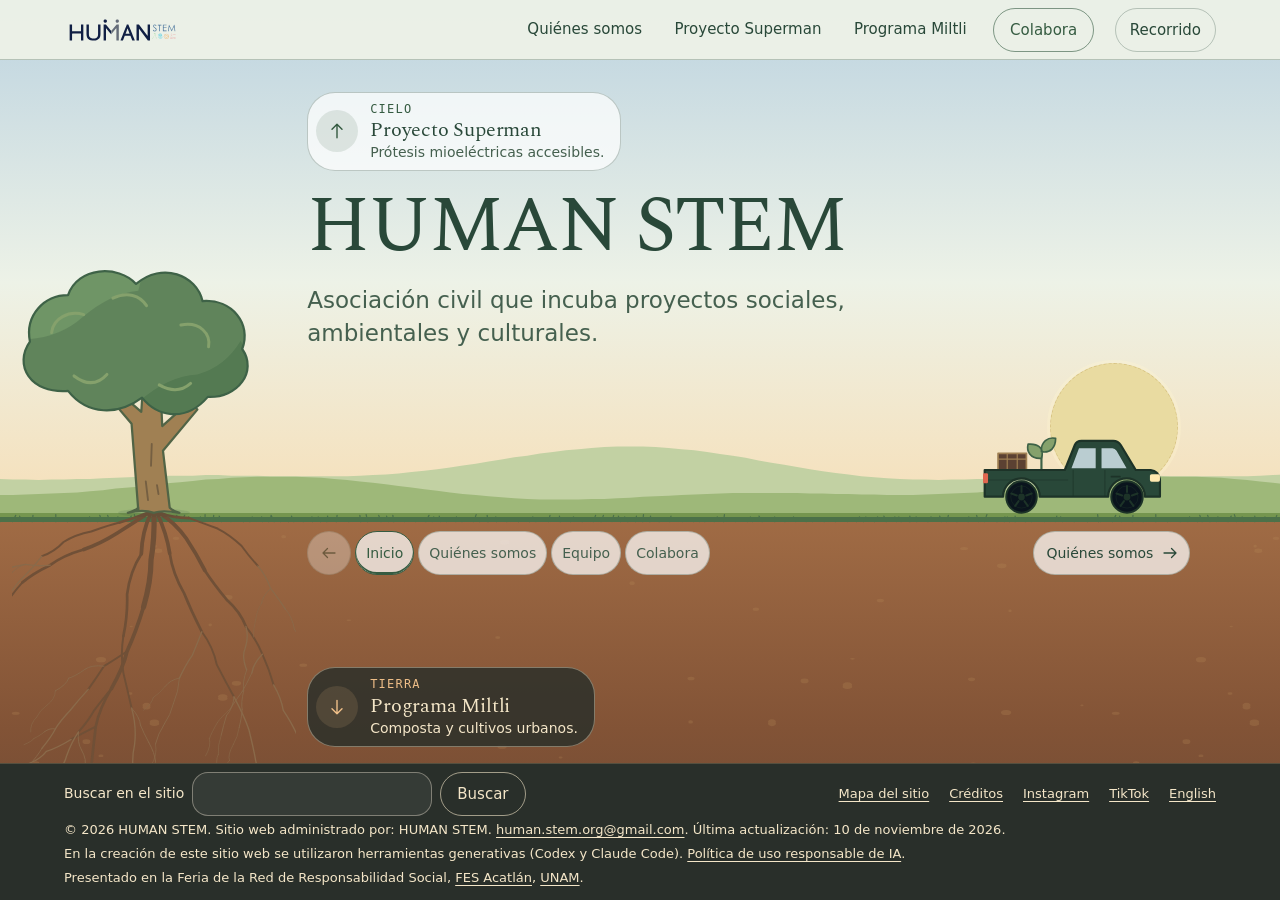
==== index.html @ c07d7c1f "Agrega el sitio de HUMAN STEM para la feria" ====
<!DOCTYPE html>
<html lang="es-MX">
<head>
  <meta charset="UTF-8">
  <meta name="viewport" content="width=device-width, initial-scale=1">
  <title>HUMAN STEM — Ciencia y tecnología con impacto social</title>
  <meta name="description" content="HUMAN STEM es una asociación civil que incuba proyectos sociales, ambientales y culturales con perspectiva científica y tecnológica: Proyecto Superman y Programa Miltli.">
  <meta name="keywords" content="HUMAN STEM, asociación civil, incubadora de proyectos, Proyecto Superman, Programa Miltli, prótesis mioeléctrica, composta, ciencia, tecnología, impacto social">
  <meta name="theme-color" content="#edf2e7">
  <meta property="og:type" content="website">
  <meta property="og:site_name" content="HUMAN STEM">
  <meta property="og:locale" content="es_MX">
  <meta property="og:title" content="HUMAN STEM — Ciencia y tecnología con impacto social">
  <meta property="og:description" content="Una asociación civil que incuba proyectos sociales, ambientales y culturales con perspectiva científica y tecnológica.">
  <meta property="og:url" content="https://human-stem-feria-2026.laexrana.chatgpt.site/">
  <meta property="og:image" content="https://human-stem-feria-2026.laexrana.chatgpt.site/assets/og/human-stem.png">
  <meta property="og:image:width" content="1200">
  <meta property="og:image:height" content="630">
  <meta property="og:image:alt" content="Logotipo de HUMAN STEM">
  <meta name="twitter:card" content="summary_large_image">
  <link rel="alternate" hreflang="en" href="en/index.html">
  <link rel="alternate" hreflang="es-MX" href="index.html">
  <link rel="icon" href="assets/human-stem-isotipo.svg" type="image/svg+xml">
  <link rel="preload" href="assets/fonts/spectral/spectral-latin-400-normal.woff2" as="font" type="font/woff2" crossorigin>
  <link rel="stylesheet" href="comun.css">
  <link rel="stylesheet" href="horizonte.css">
  <link rel="prefetch" href="superman.html">
  <link rel="prefetch" href="miltli.html">
  <script type="speculationrules">
    {"prerender": [{"source": "list", "urls": ["superman.html", "miltli.html"], "eagerness": "moderate"}]}
  </script>
  <script src="js/planos.js"></script>
</head>
<body data-plano="horizonte" class="portada">
  <a class="salto" href="#contenido">Saltar al contenido principal</a>
  <div class="capa-cielo" aria-hidden="true"></div>

  <header class="cabecera">
    <a class="marca" href="index.html"><img src="assets/human-stem-logo.svg" alt="HUMAN STEM, inicio" width="1494" height="383"></a>
    <nav class="menu" aria-label="Navegación principal">
      <button class="menu__boton" type="button" aria-expanded="false" aria-controls="menu-lista">Menú</button>
      <ul class="menu__lista" id="menu-lista">
        <li><a href="index.html#quienes-somos">Quiénes somos</a></li>
        <li><a href="superman.html">Proyecto Superman</a></li>
        <li><a href="miltli.html">Programa Miltli</a></li>
        <li><a class="menu__cta" href="index.html#colabora">Colabora</a></li>
      </ul>
    </nav>
  </header>

  <main class="escena escena--inicio" id="contenido" tabindex="-1">
    <div class="escena__sierra capa-sierra" aria-hidden="true"></div>
    <div class="capa-suelo" aria-hidden="true"></div>

    <div class="escena__contenido capa-contenido">
      <div class="recorrido" id="recorrido">
        <div class="mundo">
          <div class="mundo__suelo" aria-hidden="true"></div>
          <div class="mundo__flora" aria-hidden="true">
            <img class="mundo__arbol capa-arbol" fetchpriority="high" src="assets/escena/arbol.svg" alt="" width="380" height="1000">
            <img class="mundo__brote" loading="lazy" decoding="async" src="assets/escena/brote.svg" alt="" width="120" height="200">
          </div>

          <section class="parada parada--inicio" id="inicio" aria-labelledby="titulo-inicio">
            <a class="rumbo rumbo--cielo" href="superman.html">
              <svg class="rumbo__flecha" viewBox="0 0 24 24" aria-hidden="true"><path d="M12 20V4m-6 6 6-6 6 6"/></svg>
              <span class="rumbo__texto">
                <span class="rotulo">Cielo</span>
                <strong>Proyecto Superman</strong>
                <span class="rumbo__que">Prótesis mioeléctricas accesibles.</span>
              </span>
            </a>

            <h1 id="titulo-inicio">HUMAN STEM</h1>
            <p class="parada__entrada">Asociación civil que incuba proyectos sociales, ambientales y culturales.</p>

            <a class="rumbo rumbo--tierra rumbo--en-suelo" href="miltli.html">
              <svg class="rumbo__flecha" viewBox="0 0 24 24" aria-hidden="true"><path d="M12 4v16m-6-6 6 6 6-6"/></svg>
              <span class="rumbo__texto">
                <span class="rotulo">Tierra</span>
                <strong>Programa Miltli</strong>
                <span class="rumbo__que">Composta y cultivos urbanos.</span>
              </span>
            </a>
          </section>

          <section class="parada" id="quienes-somos" aria-labelledby="titulo-quienes">
            <h2 id="titulo-quienes">Quiénes somos</h2>
            <p class="parada__entrada">HUMAN STEM es una asociación civil, laica, apartidista y sin fines de lucro. Incubamos proyectos sociales, ambientales y culturales; hoy trabajamos con <a href="superman.html">Proyecto Superman</a> y <a href="miltli.html">Programa Miltli</a>.</p>
            <div class="identidad" id="mision-vision">
              <p id="mision"><span class="rotulo">Misión</span>Poner el conocimiento científico y tecnológico al servicio de la comunidad, afrontando desafíos ambientales, sociales y culturales.</p>
              <p id="vision"><span class="rotulo">Visión</span>Desarrollar soluciones sostenibles a largo plazo con alto impacto en el país y sus comunidades.</p>
            </div>
          </section>

          <section class="parada" id="equipo" aria-labelledby="titulo-equipo">
            <h2 id="titulo-equipo">Equipo</h2>
            <div class="pareja">
              <article class="persona" aria-labelledby="persona-inaki">
                <p class="rotulo">Fundador de HUMAN STEM</p>
                <h3 id="persona-inaki">Iñaki Moreno</h3>
                <details>
                  <summary>Trayectoria</summary>
                  <p>Graduado de la carrera de Física y Matemáticas. Desde hace más de siete años se formó y participó en proyectos a través de <a href="https://www.selider.net/" rel="external noopener">SELIDER</a>.</p>
                  <h4>Aprendizaje central</h4>
                  <blockquote>El asistencialismo nace de intenciones nobles y cambia vidas, pero no resuelve los problemas de una sociedad: los insumos se acaban, los apoyos puntuales son finitos, hay problemas imposibles de resolver en un día e incluso puede causar efectos negativos en la comunidad que pretende beneficiar.</blockquote>
                </details>
              </article>
              <article class="persona" aria-labelledby="persona-jair">
                <p class="rotulo">Director de Proyecto Superman</p>
                <h3 id="persona-jair">Jair Álvarez</h3>
                <p><a href="superman.html">Proyecto Superman</a></p>
              </article>
            </div>
          </section>

          <section class="parada" id="colabora" aria-labelledby="titulo-colabora">
            <h2 id="titulo-colabora">Colabora</h2>
            <p class="parada__entrada">Escríbenos y te responderemos con los datos necesarios.</p>
            <p><a class="boton boton--lleno" href="mailto:human.stem.org@gmail.com">human.stem.org@gmail.com</a></p>
            <a class="rumbo rumbo--en-suelo" href="https://docs.google.com/forms/d/e/1FAIpQLSdmvbMqbXGZNnqHmvJsmeIXrOZvumeHosot576Vju7E-lCg2A/viewform?usp=send_form" rel="external noopener">
              <svg class="rumbo__flecha" viewBox="0 0 24 24" aria-hidden="true"><path d="M7 17 17 7M9 7h8v8"/></svg>
              <span class="rumbo__texto">
                <strong>Formulario de reclutamiento</strong>
                <span class="rumbo__que">Convocatoria de septiembre de 2026. Confirma su vigencia por correo.</span>
              </span>
            </a>
          </section>
        </div>
      </div>

      <div class="camioneta" aria-hidden="true">
        <img class="camioneta__caja" src="assets/escena/camioneta.svg" alt="" width="260" height="120">
        <img class="camioneta__rueda camioneta__rueda--trasera" src="assets/escena/rueda.svg" alt="" width="40" height="40">
        <img class="camioneta__rueda camioneta__rueda--delantera" src="assets/escena/rueda.svg" alt="" width="40" height="40">
      </div>

      <nav class="paradas" aria-label="Secciones de HUMAN STEM">
        <button class="paradas__paso" type="button" data-paso="-1" aria-label="Sección anterior" hidden>
          <svg viewBox="0 0 24 24" aria-hidden="true"><path d="M20 12H4m6 6-6-6 6-6"/></svg>
        </button>
        <ol>
          <li><a href="#inicio" aria-current="true"><span>Inicio</span></a></li>
          <li><a href="#quienes-somos"><span>Quiénes somos</span></a></li>
          <li><a href="#equipo"><span>Equipo</span></a></li>
          <li><a href="#colabora"><span>Colabora</span></a></li>
        </ol>
        <button class="paradas__paso paradas__paso--sigue" type="button" data-paso="1" data-sigue="Sección siguiente: " data-vuelve="Volver a: " hidden>
          <span class="paradas__destino">Quiénes somos</span>
          <svg viewBox="0 0 24 24" aria-hidden="true"><path d="M4 12h16m-6-6 6 6-6 6"/></svg>
        </button>
      </nav>
    </div>
  </main>

  <footer class="pie">
    <div class="pie__fila">
      <form class="buscador" action="mapa-del-sitio.html" method="get" role="search">
        <label for="buscar">Buscar en el sitio</label>
        <input id="buscar" name="q" type="search" autocomplete="off">
        <button type="submit">Buscar</button>
      </form>
      <nav aria-label="Enlaces del pie">
        <ul class="pie__enlaces">
          <li><a href="mapa-del-sitio.html">Mapa del sitio</a></li>
          <li><a href="creditos.html">Créditos</a></li>
          <li><a href="https://www.instagram.com/humanstem/" rel="external noopener">Instagram</a></li>
          <li><a href="https://www.tiktok.com/@humanstem" rel="external noopener">TikTok</a></li>
          <li><a href="en/index.html" lang="en" hreflang="en">English</a></li>
        </ul>
      </nav>
    </div>
    <p>© 2026 HUMAN STEM. Sitio web administrado por: HUMAN STEM. <a href="mailto:human.stem.org@gmail.com">human.stem.org@gmail.com</a>. Última actualización: <time datetime="2026-11-10">10 de noviembre de 2026</time>.</p>
    <p>En la creación de este sitio web se utilizaron herramientas generativas (Codex y Claude Code). <a href="uso-responsable-ia.html">Política de uso responsable de IA</a>.</p>
    <p class="pie__feria">Presentado en la Feria de la Red de Responsabilidad Social, <a href="https://www.acatlan.unam.mx/" rel="external noopener">FES Acatlán</a>, <a href="https://www.unam.mx/" rel="external noopener">UNAM</a>.</p>
  </footer>

  <script src="js/horizonte.js" defer></script>
  <script src="js/tour.js" defer></script>
</body>
</html>
---- comun.css ----
/* HUMAN STEM · tipografía, componentes y paisaje compartidos. */

@font-face {
  font-family: Spectral;
  src: url("assets/fonts/spectral/spectral-latin-400-normal.woff2") format("woff2");
  font-weight: 400;
  font-display: swap;
}
@font-face {
  font-family: Spectral;
  src: url("assets/fonts/spectral/spectral-latin-400-italic.woff2") format("woff2");
  font-weight: 400;
  font-style: italic;
  font-display: swap;
}
@font-face {
  font-family: Spectral;
  src: url("assets/fonts/spectral/spectral-latin-600-normal.woff2") format("woff2");
  font-weight: 600;
  font-display: swap;
}

:root {
  color-scheme: dark;
  --tinta: #294839;
  --crema: #f4e6c8;
  --cielo-alto: #bcd3e0;
  --cielo-medio: #edf2e7;
  --cielo-bajo: #f6dfb8;
  --noche: #0a141d;
  --noche-baja: #16293a;
  --pasto: #75964f;
  --pasto-sombra: #4c7149;
  --loma-lejos: #c2d1a3;
  --loma-cerca: #9eb879;
  --suelo-1: #a16c45;
  --suelo-2: #825336;
  --suelo-3: #5b4132;
  --suelo-4: #292f2a;
  --copa: #60845b;
  --copa-borde: #3e6247;
  --copa-luz: #85a16c;
  --tronco: #a08053;
  --tronco-borde: #516446;
  --raiz: #705037;
  --acento-cielo: #abdbdf;
  --acento-horizonte: #355b41;
  --acento-tierra: #edbd87;
  --radio-control: 999px;
  --radio-control-alto: 28px;
  --radio-panel: 16px;
  --radio-chico: 8px;
  --viaje: .7s cubic-bezier(.4, 0, .2, 1);
  --respuesta: .2s;

  --fondo: #0f1c26;
  --texto: #f5eddd;
  --texto-suave: #ddd5c6;
  --texto-mudo: #b9b3a7;
  --filete: rgb(169 211 212 / .26);
  --cielo: var(--acento-cielo);
  --horizonte: #f3d1a0;
  --tierra: var(--acento-tierra);
  --acento: var(--horizonte);
  --sobre-acento: var(--noche);
  --visitado: #d9c2f0;
  --foco: #ffe7ad;
  --cabecera-fondo: rgb(10 20 29 / .94);
  --cabecera-texto: var(--texto-suave);
  --cabecera-menu: var(--noche);
  --logo-filtro: brightness(0) invert(1);

  --serif: Spectral, Georgia, "Times New Roman", serif;
  --mono: ui-monospace, SFMono-Regular, Menlo, Consolas, monospace;
  --sans: system-ui, -apple-system, "Segoe UI", Roboto, "Helvetica Neue", Arial, sans-serif;
  --margen: clamp(18px, 5vw, 72px);
  --ancho-texto: 68ch;
  --alto-cabecera: 60px;
  --alto-arbol: clamp(80px, 19svh, 150px);
  --x-arbol: 6px;
  --alto-sierra: clamp(44px, 9svh, 110px);
  --estratos: linear-gradient(180deg, var(--suelo-1), var(--suelo-2) 24%, var(--suelo-3) 52%, var(--suelo-4) 100%);
}

[data-plano="cielo"] { --acento: var(--acento-cielo); }
[data-plano="horizonte"],
[data-plano="tierra"] {
  color-scheme: light;
  --fondo: var(--cielo-medio);
  --texto: var(--tinta);
  --texto-suave: #45604f;
  --texto-mudo: #45604f;
  --filete: rgb(41 72 57 / .28);
  --horizonte: var(--acento-horizonte);
  --acento: var(--acento-horizonte);
  --sobre-acento: #fff9e9;
  --cabecera-fondo: rgb(237 242 231 / .94);
  --cabecera-texto: var(--tinta);
  --cabecera-menu: var(--cielo-medio);
  --logo-filtro: none;
  --visitado: #6b3f86;
  --foco: #1f4d8f;
}

@media (min-width: 900px) {
  :root {
    --alto-arbol: clamp(150px, min(36svh, 20vw), 320px);
    --x-arbol: calc(12vw - .555 * var(--alto-arbol));
  }
}

/* ---------- 2. Base y accesibilidad ---------- */
*, *::before, *::after { box-sizing: border-box; }

html {
  scroll-padding-top: calc(var(--alto-cabecera) + 16px);
  -webkit-text-size-adjust: 100%;
  text-size-adjust: 100%;
}
@media (prefers-reduced-motion: no-preference) {
  html { scroll-behavior: smooth; }
}

body {
  margin: 0;
  min-height: 100svh;
  display: grid;
  grid-template-rows: auto 1fr auto;
  grid-template-columns: minmax(0, 1fr);
  background: var(--fondo);
  color: var(--texto);
  font: 400 1.0625rem/1.6 var(--serif);
  -webkit-font-smoothing: antialiased;
}

body[data-plano="horizonte"], body[data-plano="tierra"] { font-family: var(--sans); }

h1, h2, h3, h4 {
  margin: 0;
  font-family: var(--serif);
  font-weight: 400;
  line-height: 1.05;
  letter-spacing: -.02em;
  text-wrap: balance;
}
p { margin: 0 0 1em; text-wrap: pretty; }
img, svg { max-width: 100%; }
img { height: auto; }

a { color: var(--acento); text-underline-offset: .2em; text-decoration-thickness: 1px; }
a:hover { text-decoration-thickness: 2px; }
a:visited { color: var(--visitado); }

:focus-visible {
  outline: 2px solid var(--foco);
  outline-offset: 3px;
  border-radius: 2px;
}

.salto {
  position: absolute;
  left: 12px;
  top: 12px;
  z-index: 100;
  min-height: 44px;
  padding: 12px 16px;
  border-radius: var(--radio-control);
  background: var(--acento);
  color: var(--sobre-acento);
  font: 600 .9375rem/1.2 var(--sans);
  transform: translateY(-200%);
}
.salto:focus { transform: none; }
.salto:visited { color: var(--sobre-acento); }

.solo-lector {
  position: absolute;
  width: 1px;
  height: 1px;
  margin: -1px;
  padding: 0;
  overflow: hidden;
  clip-path: inset(50%);
  white-space: nowrap;
  border: 0;
}

/* Rótulo técnico: monoespaciada en versalitas. Nunca por debajo de 12 px. */
.rotulo {
  margin: 0;
  font: 400 .75rem/1.4 var(--mono);
  letter-spacing: .1em;
  text-transform: uppercase;
  color: var(--acento);
}

/* ---------- 3. Cabecera y menú ---------- */
.cabecera {
  position: sticky;
  top: 0;
  z-index: 50;
  display: flex;
  flex-wrap: wrap;
  align-items: center;
  justify-content: space-between;
  gap: 4px 20px;
  min-height: var(--alto-cabecera);
  padding: 7px var(--margen);
  background: var(--cabecera-fondo);
  color: var(--cabecera-texto);
  border-bottom: 1px solid var(--filete);
}
.marca { display: inline-flex; align-items: center; min-height: 44px; }
.marca img {
  display: block;
  width: auto;
  height: 30px;
  /* El logotipo es azul marino: aquí va en negativo sobre la noche. */
  filter: var(--logo-filtro);
  opacity: .94;
}

.menu { display: flex; align-items: center; }
.menu__lista {
  display: flex;
  flex-wrap: wrap;
  align-items: center;
  gap: 0 clamp(4px, 1.6vw, 22px);
  margin: 0;
  padding: 0;
  list-style: none;
}
.menu__lista a {
  display: inline-flex;
  align-items: center;
  min-height: 44px;
  padding: 0 6px;
  border-bottom: 1px solid transparent;
  color: var(--cabecera-texto);
  font: 400 .9375rem/1.2 var(--sans);
  text-decoration: none;
}
.menu__lista a:hover,
.menu__lista a[aria-current] {
  color: var(--acento);
  border-bottom-color: currentColor;
}
.menu__lista .menu__cta {
  min-height: 44px;
  padding: 0 16px;
  border: 1px solid color-mix(in srgb, var(--horizonte) 60%, transparent);
  border-radius: var(--radio-control);
  color: var(--horizonte);
}
.menu__lista .menu__cta:hover,
.menu__lista .menu__cta[aria-current] {
  background: var(--horizonte);
  border-color: var(--horizonte);
  color: var(--sobre-acento);
}
.menu__boton { display: none; }

/* En pantallas angostas el menú se pliega; sin JavaScript queda desplegado. */
@media (max-width: 760px) {
  :root { --alto-cabecera: 56px; }
  .cabecera { padding-block: 5px; }
  .marca img { height: 26px; }
  .js .menu__boton {
    display: inline-flex;
    align-items: center;
    gap: 10px;
    min-height: 44px;
    padding: 0 14px;
    border: 1px solid var(--filete);
    border-radius: var(--radio-control);
    background: transparent;
    color: var(--texto);
    font: 400 .9375rem/1 var(--sans);
    cursor: pointer;
  }
  .menu__boton::before {
    content: "";
    width: 16px;
    height: 10px;
    border-block: 2px solid currentColor;
  }
  .menu__boton[aria-expanded="true"]::before { height: 0; border-bottom: 0; }
  .js .menu__lista { display: none; }
  .js .menu[data-abierto="true"] .menu__lista {
    position: absolute;
    inset: 100% 0 auto;
    display: grid;
    gap: 0;
    padding: 6px var(--margen) 16px;
    background: var(--cabecera-menu);
    border-bottom: 1px solid var(--filete);
  }
  html:not(.js) .menu { flex-basis: 100%; }
  .js .menu__lista a { width: 100%; min-height: 48px; font-size: 1rem; }
  .js .menu__lista .menu__cta { justify-content: center; margin-top: 10px; min-height: 46px; }
}

/* ---------- 4. Ruta de navegación ---------- */
.ruta ol {
  display: flex;
  flex-wrap: wrap;
  gap: 0 .6em;
  margin: 0;
  padding: 0;
  list-style: none;
  font: 400 .8125rem/1.4 var(--sans);
  color: var(--texto-mudo);
}
.ruta li + li::before { content: "›"; margin-right: .6em; color: var(--texto-mudo); }
.ruta a { display: inline-block; padding-block: 13px; color: var(--texto-suave); }
.ruta a:visited { color: var(--visitado); }
.ruta [aria-current] { padding-block: 12px; display: inline-block; }

/* ---------- 5. Pie de página ---------- */
.pie {
  display: grid;
  gap: 14px;
  padding: 22px var(--margen) 26px;
  --texto: var(--crema);
  --texto-suave: var(--crema);
  --acento: var(--crema);
  --visitado: #e0c9ee;
  --foco: #ffe7ad;
  color-scheme: dark;
  background: var(--suelo-4);
  border-top: 1px solid rgb(237 189 135 / .22);
  color: var(--texto-suave);
  font: 400 .875rem/1.55 var(--sans);
}
.pie a { color: var(--texto); }
.pie a:visited { color: var(--visitado); }
.pie p { margin: 0; max-width: 92ch; }
.pie__fila {
  display: flex;
  flex-wrap: wrap;
  align-items: center;
  justify-content: space-between;
  gap: 10px 28px;
}
.pie__enlaces {
  display: flex;
  flex-wrap: wrap;
  gap: 0 20px;
  margin: 0;
  padding: 0;
  list-style: none;
}
.pie__enlaces a { display: inline-flex; align-items: center; min-height: 44px; }

.buscador { display: flex; align-items: center; gap: 8px; flex-wrap: wrap; }
.buscador label { font-size: .875rem; }
.buscador input {
  width: min(52vw, 15rem);
  min-height: 44px;
  padding: 0 12px;
  border: 1px solid rgb(240 230 212 / .4);
  border-radius: var(--radio-panel);
  background: rgb(255 255 255 / .06);
  color: var(--texto);
  font: 400 1rem/1 var(--sans);
}
.boton,
.buscador button {
  display: inline-flex;
  align-items: center;
  justify-content: center;
  gap: 8px;
  min-height: 44px;
  padding: 0 16px;
  border: 1px solid color-mix(in srgb, var(--acento) 60%, transparent);
  border-radius: var(--radio-control);
  background: transparent;
  color: var(--acento);
  font: 500 .9375rem/1.2 var(--sans);
  text-decoration: none;
  cursor: pointer;
}
.boton:visited { color: var(--acento); }
.boton:hover,
.buscador button:hover { background: color-mix(in srgb, var(--acento) 16%, transparent); border-color: var(--acento); }
.boton--lleno { background: var(--acento); color: var(--sobre-acento); border-color: var(--acento); }
.boton--lleno:visited { color: var(--sobre-acento); }
.boton--lleno:hover { background: color-mix(in srgb, var(--acento) 90%, var(--sobre-acento)); }

@media (prefers-reduced-motion: reduce) {
  *, *::before, *::after {
    animation-duration: .001ms !important;
    animation-iteration-count: 1 !important;
    transition-duration: .001ms !important;
  }
}

/* ---------- 8. Impresión (contenido sin menús ni escena) ---------- */
@media print {
  @page { margin: 16mm; }
  :root { color-scheme: light; }
  body { display: block; background: #fff; color: #000; font-size: 11pt; }
  .salto, .menu, .buscador, .pie__enlaces, .capa-cielo, .capa-sierra, .capa-suelo, .capa-arbol, .tour, .solo-pantalla { display: none !important; }
  .cabecera { position: static; padding: 0 0 8pt; background: none; border-bottom: 1px solid #000; }
  .marca img { filter: none; opacity: 1; }
  .pie { padding: 10pt 0 0; background: none; border-top: 1px solid #000; color: #000; }
  h1, h2, h3, h4, p, li, dt, dd, a, em, summary, blockquote, .rotulo, .pie a, .documento h2 { color: #000 !important; }
  section, article { break-inside: avoid-page; }
  main a[href^="http"]::after { content: " (" attr(href) ")"; font-size: 9pt; }
}

/* Paisaje: las capas se desplazan entre páginas sin cambiar de tamaño. */
body[data-plano] { isolation: isolate; }

.capa-cielo {
  position: fixed;
  inset: 0 auto 0 0;
  width: 100vw;
  z-index: -1;
  pointer-events: none;
}
[data-plano="horizonte"] .capa-cielo,
[data-plano="tierra"] .capa-cielo {
  --luz-suelo: var(--cota-suelo, 70svh);
  background: linear-gradient(180deg,
    var(--cielo-alto),
    var(--cielo-medio) calc(.55 * var(--luz-suelo)),
    var(--cielo-bajo) var(--luz-suelo));
}

.capa-sierra {
  position: absolute;
  inset-inline-start: 0;
  width: 100vw;
  z-index: 0;
  height: var(--alto-sierra);
  pointer-events: none;
}
.capa-sierra::before {
  content: "";
  position: absolute;
  right: clamp(24px, 8vw, 122px);
  bottom: 28%;
  width: clamp(66px, 10vw, 140px);
  aspect-ratio: 1;
  border: 1px dashed #d9c585;
  border-radius: 50%;
  background: #e9dba1;
  outline: 3px solid rgb(255 246 207 / .32);
}
.capa-sierra::after {
  content: "";
  position: absolute;
  inset: 0;
  background: url("assets/escena/sierra.svg") var(--avance-sierra, 0px) 100% / 900px 100% repeat-x;
}

.capa-suelo {
  position: absolute;
  inset-inline-start: 0;
  width: 100vw;
  z-index: 1;
  height: 100svh;
  background:
    linear-gradient(var(--pasto) 0 4px, var(--pasto-sombra) 4px 9px, transparent 9px),
    var(--estratos);
  pointer-events: none;
}
.escena .escena__contenido { z-index: 2; }

@media (prefers-reduced-motion: no-preference) {
  @view-transition { navigation: auto; }

  .capa-cielo { view-transition-name: cielo; }
  .capa-sierra { view-transition-name: sierra; }
  .capa-suelo { view-transition-name: suelo; }
  .escena--inicio .capa-arbol, .hero-tree { view-transition-name: arbol; }
  .capa-contenido { view-transition-name: contenido; }
  .cabecera { view-transition-name: cabecera; }
  .pie { view-transition-name: pie; }
  html[data-viaje]::view-transition-group(root) { z-index: -1; }
  ::view-transition-group(cielo) { z-index: 0; }
  ::view-transition-group(sierra) { z-index: 1; }
  ::view-transition-group(suelo) { z-index: 2; }
  ::view-transition-group(arbol) { z-index: 3; }
  ::view-transition-group(contenido) { z-index: 4; }
  ::view-transition-group(cabecera), ::view-transition-group(pie) { z-index: 5; }

  ::view-transition-group(*) {
    animation-duration: .7s;
    animation-timing-function: cubic-bezier(.4, 0, .2, 1);
  }

  html[data-viaje]::view-transition-old(contenido),
  html[data-viaje]::view-transition-new(contenido) { mix-blend-mode: normal; }
  html[data-viaje="sube"]::view-transition-old(contenido) { animation: var(--viaje) both sale-abajo; }
  html[data-viaje="sube"]::view-transition-new(contenido) { animation: var(--viaje) both entra-arriba; }
  html[data-viaje="baja"]::view-transition-old(contenido) { animation: var(--viaje) both sale-arriba; }
  html[data-viaje="baja"]::view-transition-new(contenido) { animation: var(--viaje) both entra-abajo; }

  html[data-viaje="sube"]::view-transition-old(sierra):only-child,
  html[data-viaje="sube"]::view-transition-old(suelo):only-child,
  html[data-viaje="sube"]::view-transition-old(arbol):only-child { animation: var(--viaje) both sale-abajo; }
  html[data-viaje="baja"]::view-transition-new(sierra):only-child,
  html[data-viaje="baja"]::view-transition-new(suelo):only-child,
  html[data-viaje="baja"]::view-transition-new(arbol):only-child { animation: var(--viaje) both entra-abajo; }
  html[data-viaje="baja"]::view-transition-old(arbol):only-child { animation: var(--viaje) both sale-arriba; }
  html[data-viaje="sube"]::view-transition-new(arbol):only-child { animation: var(--viaje) both entra-arriba; }

  html[data-viaje="sube"] [data-plano="cielo"] .capa-cielo::before { opacity: 0; }
  html.estrellas-entran [data-plano="cielo"] .capa-cielo::before { animation: 1.2s ease-out aparecen-estrellas both; }

  @keyframes sale-abajo { to { transform: translateY(100svh); } }
  @keyframes entra-arriba { from { transform: translateY(-100svh); } }
  @keyframes sale-arriba { to { transform: translateY(-100svh); } }
  @keyframes entra-abajo { from { transform: translateY(100svh); } }
  @keyframes aparecen-estrellas { from { opacity: 0; } to { opacity: .5; } }
}

.menu__lista .tour-entrada {
  min-height: 44px;
  padding: 0 14px;
  border: 1px solid var(--filete);
  border-radius: var(--radio-control);
  background: transparent;
  color: var(--cabecera-texto);
  font: 400 .9375rem/1.2 var(--sans);
  cursor: pointer;
}
.menu__lista .tour-entrada:hover { border-color: currentColor; }
@media (max-width: 760px) {
  .menu__lista .tour-entrada { width: 100%; margin-top: 8px; }
}

.tour {
  position: fixed;
  inset: auto auto max(12px, env(safe-area-inset-bottom)) 50%;
  translate: -50% 0;
  z-index: 90;
  display: grid;
  grid-template-columns: auto auto auto minmax(44px, 1fr) auto;
  align-items: center;
  gap: 4px;
  width: max-content;
  max-width: calc(100vw - 16px);
  padding: 4px 6px;
  border: 1px solid #a5b094;
  border-radius: var(--radio-control);
  background: #25372d;
  color: var(--crema);
  box-shadow: 0 3px 14px rgb(0 0 0 / .27);
  font: 400 .8125rem/1.1 var(--sans);
  --foco: #ffe7ad;
}
.tour[hidden] { display: none; }
.tour button {
  display: grid;
  place-items: center;
  width: 44px;
  height: 44px;
  padding: 0;
  border: 1px solid rgb(244 230 200 / .44);
  border-radius: var(--radio-control);
  background: transparent;
  color: inherit;
  font: 400 1.125rem/1 var(--sans);
  cursor: pointer;
}
.tour button:hover { background: #435a48; }
.tour__estado { display: grid; justify-items: center; gap: 4px; min-width: 48px; white-space: nowrap; }
.tour progress { width: 100%; height: 4px; accent-color: #d8dbab; }
.tour-activado .exploration-tools { bottom: 80px; }

@media print {
  .tour, .tour-entrada, .capa-cielo, .capa-sierra, .capa-suelo, .capa-arbol { display: none !important; }
}

@media screen {
  body:not(.portada) .pie__fila { content-visibility: auto; contain-intrinsic-block-size: auto 44px; }
}
---- horizonte.css ----
/* =====================================================================
   HUMAN STEM — horizonte.css
   Plano central: el horizonte. Una sola pantalla con secciones que se
   recorren en horizontal. Arriba queda el cielo (Proyecto Superman) y
   abajo la tierra (Programa Miltli).

   Capas, del fondo al frente:
     cielo (fijo) · sierra (paralaje) · mundo: suelo + flora + paradas
     (se desplaza) · camioneta (fija) · navegación de paradas (fija)
   ===================================================================== */

.escena {
  --alto-suelo: clamp(164px, 30svh, 250px);
  /* Franja libre sobre el horizonte: ahí van la camioneta y la luna. */
  --franja: 84px;
  --columna: var(--margen);
  --linea-suelo: 0px;

  position: relative;
  isolation: isolate;
  overflow: hidden;
  display: grid;
  min-height: calc(100svh - var(--alto-cabecera));
  container-type: inline-size;
}

/* Las capas del paisaje comparten tamaño con Miltli. */
.escena__sierra { bottom: calc(var(--alto-suelo) - 1px); }
.escena > .capa-suelo { top: calc(100% - var(--alto-suelo)); }
.escena__contenido { position: relative; z-index: 1; display: grid; min-width: 0; min-height: 0; }

/* ---------- Mundo desplazable ---------- */
.recorrido {
  display: flex;
  overflow: auto hidden;
  scroll-snap-type: x mandatory;
  overscroll-behavior-x: contain;
  scrollbar-width: none;
}
.recorrido::-webkit-scrollbar { display: none; }
@media (prefers-reduced-motion: no-preference) {
  .recorrido { scroll-behavior: smooth; }
}

.mundo {
  position: relative;
  flex: none;
  display: grid;
  grid-auto-flow: column;
  grid-auto-columns: 100cqi;
  grid-auto-rows: minmax(0, 1fr);
}
.mundo__suelo {
  position: absolute;
  inset: auto 0 0;
  height: var(--alto-suelo);
  background: url("assets/escena/suelo.svg") 0 0 / 1100px 410px repeat-x;
}
.mundo__flora {
  position: absolute;
  inset: 0;
  overflow: hidden;
  pointer-events: none;
}
/* arbol.svg mide 380 × 1000 y su línea de suelo está en y = 342:
   lo que sobra hacia abajo son las raíces, que se pierden rumbo a Miltli. */
.mundo__arbol {
  position: absolute;
  left: var(--x-arbol);
  bottom: calc(var(--alto-suelo) - var(--linea-suelo) - (.658 / .342) * var(--alto-arbol));
  width: auto;
  max-width: none;
  height: calc(var(--alto-arbol) / .342);
}
/* Al final del camino, un brote: lo que falta por plantar. */
.mundo__brote {
  position: absolute;
  left: calc(300cqi + var(--margen));
  bottom: calc(var(--alto-suelo) - var(--linea-suelo) - .28 * var(--alto-arbol));
  width: auto;
  max-width: none;
  height: calc(.7 * var(--alto-arbol));
}

/* ---------- Paradas (secciones) ---------- */
.parada {
  position: relative;
  z-index: 1;
  display: flex;
  flex-direction: column;
  align-items: flex-start;
  gap: 14px;
  min-width: 0;
  min-height: 0;
  padding: clamp(12px, 3svh, 20px) var(--margen) calc(var(--alto-suelo) + var(--franja));
  scroll-snap-align: start;
  scroll-snap-stop: always;
}
.parada--inicio { padding-bottom: calc(var(--alto-suelo) + var(--alto-arbol) + 14px); }
.parada > * { margin-block: 0; max-width: 36rem; }
.parada h1 {
  font-size: clamp(2.6rem, 2rem + 3.6cqi, 5rem);
  letter-spacing: -.03em;
}
.parada h1 em { color: var(--horizonte); }
.parada h2 {
  font-size: clamp(2.125rem, 1.5rem + 3cqi, 3.5rem);
  letter-spacing: -.035em;
}
.parada h3 { font-size: 1.375rem; letter-spacing: -.01em; line-height: 1.2; }
.parada p { margin: 0; }
.parada__entrada { font-size: clamp(1rem, .91rem + .46cqi, 1.25rem); line-height: 1.45; color: var(--texto-suave); }
.parada--inicio .parada__entrada { font-size: clamp(1.125rem, 1rem + .55cqi, 1.45rem); }
.identidad { display: grid; gap: 8px; }
.identidad .rotulo { display: block; font-weight: 600; }
.persona summary { border-radius: var(--radio-control); }

.pareja { display: grid; gap: 10px; }

.persona .rotulo { margin-bottom: 4px; }
.persona h3 { margin-bottom: 2px; }
.persona h4 { margin: 10px 0 6px; font: 400 .75rem/1.4 var(--mono); letter-spacing: .1em; text-transform: uppercase; color: var(--horizonte); }
.persona p { color: var(--texto-suave); }
.persona summary {
  display: inline-flex;
  align-items: center;
  gap: 8px;
  min-height: 44px;
  color: var(--horizonte);
  font: 400 .9375rem/1.2 var(--sans);
  cursor: pointer;
  list-style: none;
}
.persona summary::-webkit-details-marker { display: none; }
.persona summary::before {
  content: "";
  width: 7px;
  height: 7px;
  border: solid currentColor;
  border-width: 0 1.5px 1.5px 0;
  transform: rotate(-45deg);
  transition: transform .2s;
}
.persona details[open] > summary::before { transform: rotate(45deg); }
.persona blockquote {
  margin: 0 0 4px;
  padding-left: 14px;
  border-left: 2px solid var(--horizonte);
  color: var(--texto-suave);
  font-style: italic;
  font-size: 1rem;
  line-height: 1.5;
}

/* ---------- Rumbos: arriba el cielo, abajo la tierra ---------- */
.rumbo {
  --tono: var(--acento-horizonte);
  display: flex;
  align-items: center;
  gap: 12px;
  min-height: 62px;
  padding: 8px 16px 8px 8px;
  border: 1px solid var(--filete);
  border-radius: var(--radio-control-alto);
  background: rgb(255 255 255 / .72);
  color: var(--texto);
  text-decoration: none;
  transition: transform .2s, border-color .2s, background-color .2s;
}
.rumbo:visited { color: var(--texto); }
.rumbo:hover { border-color: var(--tono); background: color-mix(in srgb, var(--tono) 12%, var(--tarjeta-fondo, #fff)); }
.rumbo--cielo:hover { transform: translateY(-3px); }
.rumbo--tierra:hover { transform: translateY(3px); }
.rumbo__flecha {
  flex: none;
  width: 42px;
  height: 42px;
  border-radius: var(--radio-control);
  padding: 11px;
  background: color-mix(in srgb, var(--tono) 13%, transparent);
  fill: none;
  stroke: var(--tono);
  stroke-width: 1.7;
  stroke-linecap: round;
  stroke-linejoin: round;
}
.rumbo__texto { display: grid; gap: 1px; }
.rumbo .rotulo { color: var(--tono); }
.rumbo strong { font: 400 1.25rem/1.2 var(--serif); letter-spacing: -.01em; }
.rumbo__que { font: 400 .875rem/1.35 var(--sans); color: var(--texto-suave); }

.rumbo--tierra { --tono: var(--tierra); }
/* Tarjetas enterradas: ocupan el hueco del suelo bajo la navegación. */
.rumbo--en-suelo {
  position: absolute;
  left: max(var(--margen), 31cqi);
  right: var(--margen);
  bottom: 12px;
  max-width: 24rem;
  --texto: var(--crema);
  --texto-suave: var(--crema);
  --tono: var(--acento-tierra);
  --foco: #ffe7ad;
  --tarjeta-fondo: var(--suelo-4);
  --filete: rgb(244 230 200 / .4);
  background: rgb(41 47 42 / .82);
}
.rumbo--en-suelo:not(.rumbo--tierra) { left: var(--margen); }

/* ---------- Camioneta ---------- */
.camioneta {
  position: absolute;
  right: clamp(10px, 7cqi, 120px);
  bottom: calc(var(--alto-suelo) - var(--linea-suelo) - 1px);
  z-index: 2;
  width: clamp(112px, 17cqi, 230px);
  aspect-ratio: 260 / 112; /* la caja mide 260 × 120; las ruedas tocan el suelo en y = 112 */
  pointer-events: none;
}
.camioneta__caja { position: absolute; inset: 0 0 auto; width: 100%; height: auto; }
.camioneta__rueda { position: absolute; top: 64.29%; width: 15.38%; height: auto; }
.camioneta__rueda--trasera { left: 14.62%; }
.camioneta__rueda--delantera { left: 63.08%; }
.camioneta.en-marcha .camioneta__caja { animation: vaiven .28s ease-in-out 2 alternate; }
@keyframes vaiven { to { transform: translateY(-1.5px); } }

/* ---------- Navegación de paradas: va a ras del camino ---------- */
.paradas {
  position: absolute;
  inset: auto var(--margen) calc(var(--alto-suelo) - var(--linea-suelo) - 62px);
  z-index: 3;
  display: flex;
  align-items: center;
  gap: 4px;
  height: 44px;
}
.paradas ol {
  display: flex;
  align-items: center;
  gap: 2px;
  margin: 0;
  padding: 0;
  list-style: none;
}
.paradas a {
  display: grid;
  place-items: center;
  min-width: 44px;
  height: 44px;
  border: 1px solid var(--filete);
  border-radius: var(--radio-control);
  background: rgb(255 255 255 / .72);
}
.paradas a::before {
  content: "";
  width: 9px;
  height: 9px;
  border: 1.5px solid var(--texto);
  border-radius: 50%;
  transition: background-color .2s, transform .2s;
}
.paradas a[aria-current]::before { background: var(--horizonte); border-color: var(--horizonte); transform: scale(1.35); }
.paradas a span {
  position: absolute;
  width: 1px;
  height: 1px;
  overflow: hidden;
  clip-path: inset(50%);
  white-space: nowrap;
}
.paradas__paso {
  display: inline-flex;
  align-items: center;
  justify-content: center;
  gap: 8px;
  min-width: 44px;
  height: 44px;
  padding: 0 10px;
  border: 1px solid var(--filete);
  border-radius: var(--radio-control);
  background: rgb(255 255 255 / .72);
  color: var(--texto);
  font: 500 .875rem/1 var(--sans);
  white-space: nowrap;
  cursor: pointer;
}
.paradas__paso[hidden] { display: none; }
.paradas__paso:hover:enabled { border-color: var(--horizonte); color: var(--horizonte); }
.paradas__paso:disabled { opacity: .4; cursor: default; }
.paradas__paso svg {
  flex: none;
  width: 18px;
  height: 18px;
  fill: none;
  stroke: currentColor;
  stroke-width: 1.7;
  stroke-linecap: round;
  stroke-linejoin: round;
}
.paradas__paso--sigue { margin-left: auto; padding-inline: 12px 10px; }
@media (max-width: 529px) {
  .paradas__destino { position: absolute; width: 1px; height: 1px; overflow: hidden; clip-path: inset(50%); }
}
@media (max-width: 529px) {
  /* En pantallas angostas la tarjeta ocupa el ancho disponible. */
  .rumbo--en-suelo { left: var(--margen); }
}

/* ---------- Pantallas anchas ---------- */
@media (min-width: 900px) {
  .escena {
    --alto-suelo: clamp(190px, 28svh, 250px);
      --columna: max(var(--margen), 24cqi);
  }
  .mundo__brote { left: calc(300cqi + var(--columna) / 2 - .2 * var(--alto-arbol)); }

  .parada,
  .parada--inicio {
    gap: clamp(8px, 1.7svh, 16px);
    padding: clamp(12px, 3.5svh, 48px) 20cqi calc(var(--alto-suelo) + 12px) var(--columna);
  }
  #quienes-somos, #about-us { padding-right: 14cqi; }
  #quienes-somos > *, #about-us > * { max-width: 43rem; }
  #quienes-somos .parada__entrada, #about-us .parada__entrada { font-size: clamp(1rem, 1.55cqi, 1.1875rem); }
  .identidad { grid-template-columns: 1fr 1fr; gap: 20px; font-size: 1rem; line-height: 1.45; }
  .pareja { grid-template-columns: 1.5fr 1fr; gap: 24px; max-width: 46rem; }
  .persona details[open] { max-height: 145px; overflow: auto; scrollbar-width: thin; padding: 4px; }

  .rumbo--en-suelo,
  .rumbo--en-suelo:not(.rumbo--tierra) { left: var(--columna); right: auto; bottom: 16px; }

  .paradas { left: var(--columna); right: 7cqi; }
  .paradas ol { gap: 4px; }
  .paradas a {
    width: auto;
    padding: 0 10px;
    color: var(--texto-suave);
    font: 400 .875rem/1 var(--sans);
    text-decoration: none;
  }
  .paradas a::before { content: none; }
  .paradas a span { position: static; width: auto; height: auto; overflow: visible; clip-path: none; }
  .paradas a:hover { color: var(--horizonte); }
  .paradas a[aria-current] { color: var(--horizonte); border-color: currentColor; box-shadow: inset 0 -2px currentColor; }
}

/* Con altura suficiente, la portada completa cabe en una pantalla:
   cabecera, escena y pie (el alto mínimo lo reparte el body de atlas.css). */
@media (min-width: 900px) and (min-height: 600px) {
  .portada { height: 100svh; grid-template-rows: auto minmax(0, 1fr) auto; }
  .escena { min-height: 0; grid-template-rows: minmax(0, 1fr); }
  .mundo { height: 100%; grid-auto-rows: 100%; }
  .portada .pie { gap: 4px; padding-block: 8px 12px; font-size: .8125rem; }
  .portada .pie p { max-width: none; }
}

@media (prefers-reduced-motion: reduce) {
  .camioneta.en-marcha .camioneta__caja { animation: none; }
}

/* ---------- Impresión: las paradas una debajo de otra ---------- */
@media print {
  .portada { height: auto; display: block; }
  .escena, .escena__contenido { display: block; min-height: 0; overflow: visible; }
  .escena__cielo, .escena__sierra, .mundo__suelo, .mundo__flora, .camioneta, .paradas, .rumbo__flecha { display: none; }
  .recorrido, .mundo { display: block; overflow: visible; }
  .parada { display: block; padding: 0 0 14pt; }
  .parada > * { margin-bottom: 6pt; }
  .rumbo, .rumbo--en-suelo { position: static; display: block; min-height: 0; padding: 4pt 0; border: 0; background: none; }
  .boton--lleno { padding: 0; border: 0; background: none; }
  .rumbo strong, .rumbo__que, .rumbo .rotulo { color: #000; }
  .persona details[open] { max-height: none; overflow: visible; }
  .persona details > blockquote { display: block; }
}

.parada a:not(.rumbo, .boton) { text-underline-offset: .22em; }
.portada .pie a:focus-visible { outline-offset: 2px; }

/* La textura que recorre las paradas y la camioneta se apagan al mover la cámara. */
@media (prefers-reduced-motion: no-preference) {
  html:active-view-transition .mundo__suelo,
  html:active-view-transition .mundo__brote,
  html:active-view-transition .camioneta { visibility: hidden; }
}
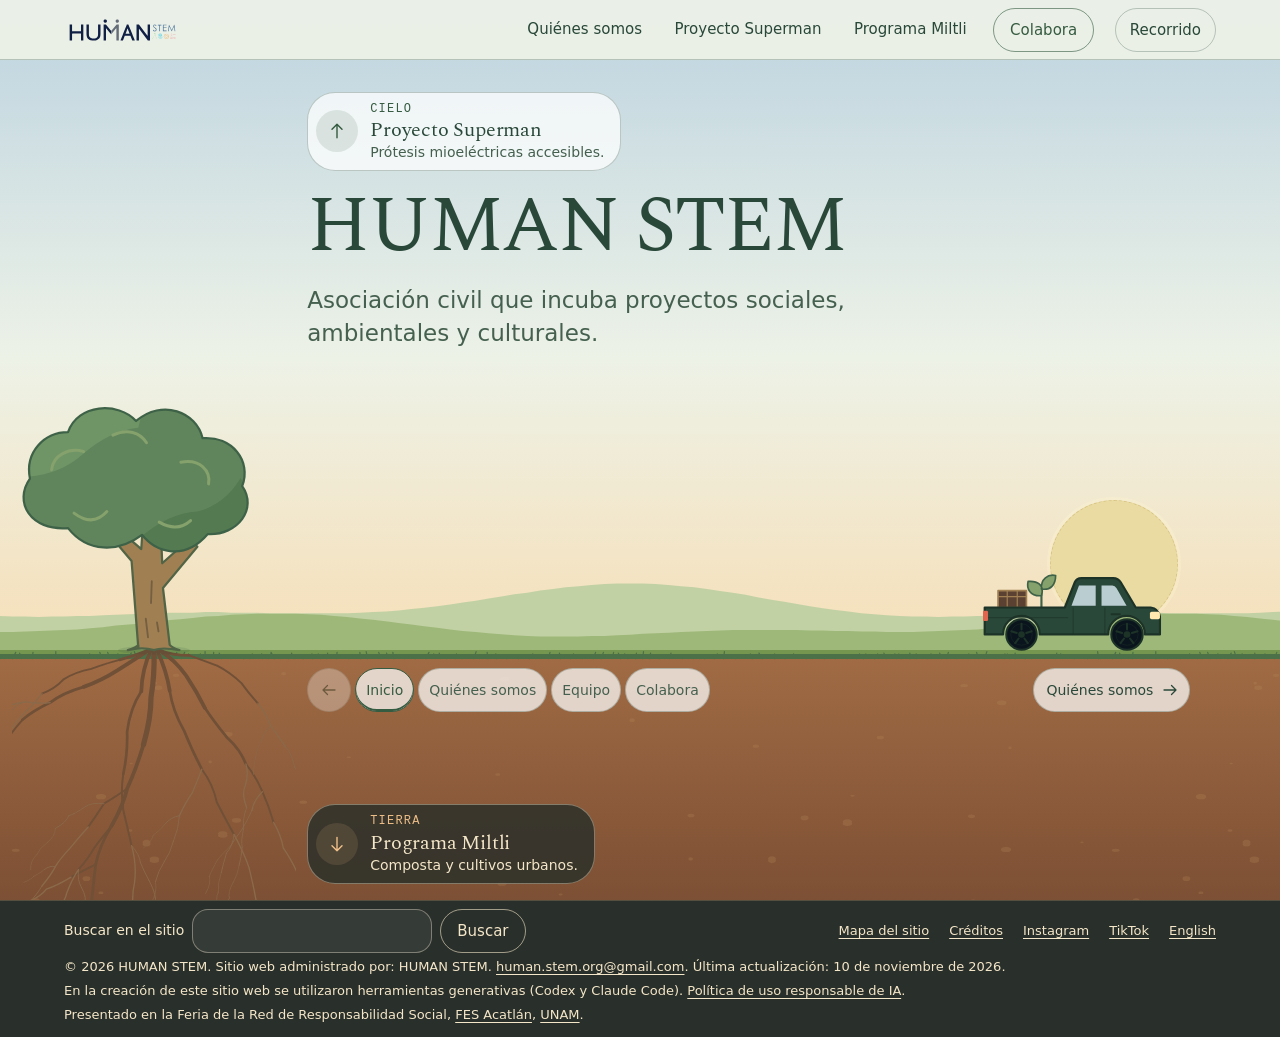
==== commit 082f2bd3: "Tarea 2: renueva Colabora y retira la convocatoria cerrada" ====
--- a/index.html
+++ b/index.html
@@ -5,21 +5,18 @@
   <meta name="viewport" content="width=device-width, initial-scale=1">
   <title>HUMAN STEM — Ciencia y tecnología con impacto social</title>
   <meta name="description" content="HUMAN STEM es una asociación civil que incuba proyectos sociales, ambientales y culturales con perspectiva científica y tecnológica: Proyecto Superman y Programa Miltli.">
-  <meta name="keywords" content="HUMAN STEM, asociación civil, incubadora de proyectos, Proyecto Superman, Programa Miltli, prótesis mioeléctrica, composta, ciencia, tecnología, impacto social">
   <meta name="theme-color" content="#edf2e7">
   <meta property="og:type" content="website">
   <meta property="og:site_name" content="HUMAN STEM">
   <meta property="og:locale" content="es_MX">
   <meta property="og:title" content="HUMAN STEM — Ciencia y tecnología con impacto social">
   <meta property="og:description" content="Una asociación civil que incuba proyectos sociales, ambientales y culturales con perspectiva científica y tecnológica.">
-  <meta property="og:url" content="https://human-stem-feria-2026.laexrana.chatgpt.site/">
-  <meta property="og:image" content="https://human-stem-feria-2026.laexrana.chatgpt.site/assets/og/human-stem.png">
+  <meta property="og:url" content="https://human-stem.github.io/page/">
+  <meta property="og:image" content="https://human-stem.github.io/page/assets/og/human-stem.png">
   <meta property="og:image:width" content="1200">
   <meta property="og:image:height" content="630">
   <meta property="og:image:alt" content="Logotipo de HUMAN STEM">
   <meta name="twitter:card" content="summary_large_image">
-  <link rel="alternate" hreflang="en" href="en/index.html">
-  <link rel="alternate" hreflang="es-MX" href="index.html">
   <link rel="icon" href="assets/human-stem-isotipo.svg" type="image/svg+xml">
   <link rel="preload" href="assets/fonts/spectral/spectral-latin-400-normal.woff2" as="font" type="font/woff2" crossorigin>
   <link rel="stylesheet" href="comun.css">
@@ -30,6 +27,24 @@
     {"prerender": [{"source": "list", "urls": ["superman.html", "miltli.html"], "eagerness": "moderate"}]}
   </script>
   <script src="js/planos.js"></script>
+  <link rel="canonical" href="https://human-stem.github.io/page/">
+  <link rel="alternate" hreflang="es-MX" href="https://human-stem.github.io/page/">
+  <link rel="alternate" hreflang="en" href="https://human-stem.github.io/page/en/">
+  <link rel="alternate" hreflang="x-default" href="https://human-stem.github.io/page/">
+  <script type="application/ld+json">
+{
+  "@context": "https://schema.org",
+  "@type": "NGO",
+  "name": "HUMAN STEM",
+  "url": "https://human-stem.github.io/page/",
+  "description": "Asociación civil, laica, apartidista y sin fines de lucro que incuba proyectos sociales, ambientales y culturales.",
+  "email": "human.stem.org@gmail.com",
+  "sameAs": [
+    "https://www.instagram.com/humanstem/",
+    "https://www.tiktok.com/@humanstem"
+  ]
+}
+  </script>
 </head>
 <body data-plano="horizonte" class="portada">
   <a class="salto" href="#contenido">Saltar al contenido principal</a>
@@ -116,15 +131,22 @@
 
           <section class="parada" id="colabora" aria-labelledby="titulo-colabora">
             <h2 id="titulo-colabora">Colabora</h2>
-            <p class="parada__entrada">Escríbenos y te responderemos con los datos necesarios.</p>
-            <p><a class="boton boton--lleno" href="mailto:human.stem.org@gmail.com">human.stem.org@gmail.com</a></p>
-            <a class="rumbo rumbo--en-suelo" href="https://docs.google.com/forms/d/e/1FAIpQLSdmvbMqbXGZNnqHmvJsmeIXrOZvumeHosot576Vju7E-lCg2A/viewform?usp=send_form" rel="external noopener">
-              <svg class="rumbo__flecha" viewBox="0 0 24 24" aria-hidden="true"><path d="M7 17 17 7M9 7h8v8"/></svg>
-              <span class="rumbo__texto">
-                <strong>Formulario de reclutamiento</strong>
-                <span class="rumbo__que">Convocatoria de septiembre de 2026. Confirma su vigencia por correo.</span>
-              </span>
-            </a>
+            <section aria-labelledby="colabora-0">
+              <h3 id="colabora-0">Voluntariado</h3>
+              <p>Por ahora no hay convocatoria abierta; puedes escribirnos para conocer futuras oportunidades.</p>
+              <p lang="es-MX">[PENDIENTE: roles de voluntariado para futuras convocatorias]</p>
+              <p><a href="mailto:human.stem.org@gmail.com">Consultar sobre voluntariado</a></p>
+            </section>
+            <section aria-labelledby="colabora-1">
+              <h3 id="colabora-1">Alianzas e instituciones</h3>
+              <p>Conversemos sobre cómo colaborar desde tu institución.</p>
+              <p><a href="mailto:human.stem.org@gmail.com">Proponer una alianza</a></p>
+            </section>
+            <section aria-labelledby="colabora-2">
+              <h3 id="colabora-2">Donaciones</h3>
+              <p>Escríbenos para conocer cómo puedes apoyar los proyectos.</p>
+              <p><a href="mailto:human.stem.org@gmail.com">Consultar cómo donar</a></p>
+            </section>
           </section>
         </div>
       </div>
--- a/horizonte.css
+++ b/horizonte.css
@@ -382,3 +382,10 @@
   html:active-view-transition .mundo__brote,
   html:active-view-transition .camioneta { visibility: hidden; }
 }
+
+/* El contenido editorial debe poder crecer sin quedar recortado. */
+@media screen {
+  .portada { height: auto; }
+  .mundo { height: auto; grid-auto-rows: auto; }
+  .escena { min-height: calc(100svh - var(--alto-cabecera)); }
+}
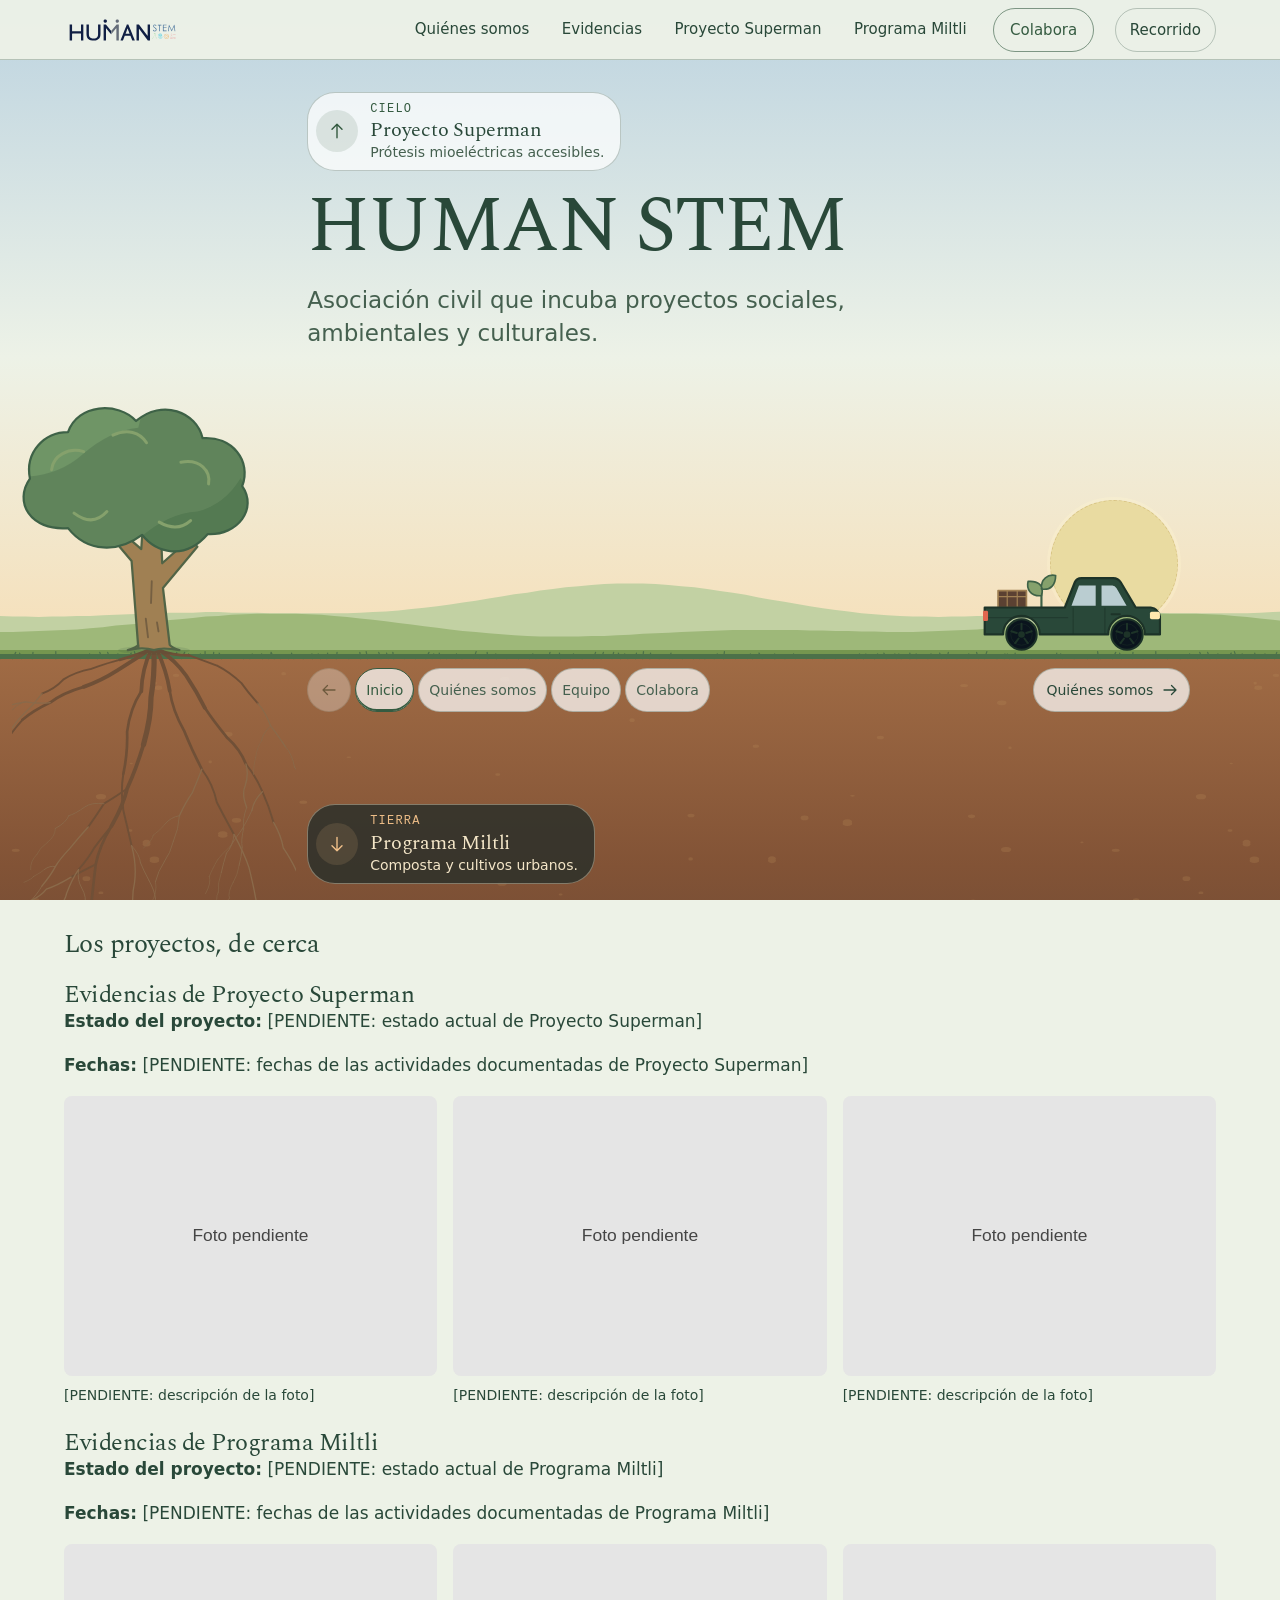
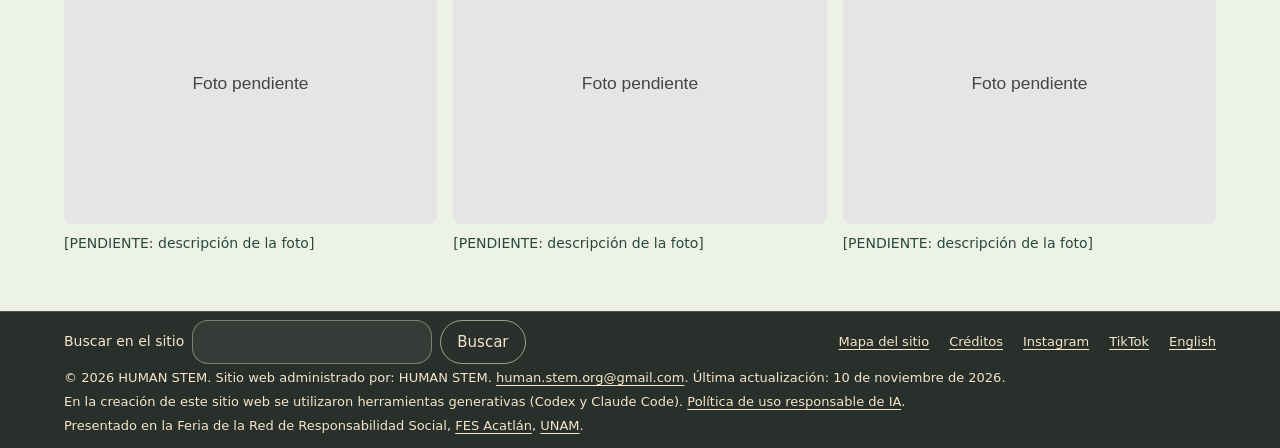
==== commit d477e588: "Tarea 3: añade galerías y registro de evidencias pendientes" ====
--- a/index.html
+++ b/index.html
@@ -56,6 +56,7 @@
       <button class="menu__boton" type="button" aria-expanded="false" aria-controls="menu-lista">Menú</button>
       <ul class="menu__lista" id="menu-lista">
         <li><a href="index.html#quienes-somos">Quiénes somos</a></li>
+        <li><a href="#evidencias">Evidencias</a></li>
         <li><a href="superman.html">Proyecto Superman</a></li>
         <li><a href="miltli.html">Programa Miltli</a></li>
         <li><a class="menu__cta" href="index.html#colabora">Colabora</a></li>
@@ -63,7 +64,8 @@
     </nav>
   </header>
 
-  <main class="escena escena--inicio" id="contenido" tabindex="-1">
+  <main id="contenido" tabindex="-1">
+    <div class="escena escena--inicio">
     <div class="escena__sierra capa-sierra" aria-hidden="true"></div>
     <div class="capa-suelo" aria-hidden="true"></div>
 
@@ -173,6 +175,48 @@
         </button>
       </nav>
     </div>
+    </div>
+    <section class="evidencias-inicio" id="evidencias" aria-labelledby="titulo-evidencias">
+      <h2 id="titulo-evidencias">Los proyectos, de cerca</h2>
+    <section class="evidencia" id="evidencia-superman" aria-labelledby="titulo-evidencia-superman">
+      <h3 id="titulo-evidencia-superman">Evidencias de Proyecto Superman</h3>
+      <p><strong>Estado del proyecto:</strong> [PENDIENTE: estado actual de Proyecto Superman]</p>
+      <p><strong>Fechas:</strong> [PENDIENTE: fechas de las actividades documentadas de Proyecto Superman]</p>
+      <div class="galeria-evidencia">
+        <figure>
+          <img src="assets/fotos/superman-01.svg" alt="" width="1200" height="900" loading="lazy" data-placeholder="true">
+          <figcaption>[PENDIENTE: descripción de la foto]</figcaption>
+        </figure>
+        <figure>
+          <img src="assets/fotos/superman-02.svg" alt="" width="1200" height="900" loading="lazy" data-placeholder="true">
+          <figcaption>[PENDIENTE: descripción de la foto]</figcaption>
+        </figure>
+        <figure>
+          <img src="assets/fotos/superman-03.svg" alt="" width="1200" height="900" loading="lazy" data-placeholder="true">
+          <figcaption>[PENDIENTE: descripción de la foto]</figcaption>
+        </figure>
+      </div>
+    </section>
+    <section class="evidencia" id="evidencia-miltli" aria-labelledby="titulo-evidencia-miltli">
+      <h3 id="titulo-evidencia-miltli">Evidencias de Programa Miltli</h3>
+      <p><strong>Estado del proyecto:</strong> [PENDIENTE: estado actual de Programa Miltli]</p>
+      <p><strong>Fechas:</strong> [PENDIENTE: fechas de las actividades documentadas de Programa Miltli]</p>
+      <div class="galeria-evidencia">
+        <figure>
+          <img src="assets/fotos/miltli-01.svg" alt="" width="1200" height="900" loading="lazy" data-placeholder="true">
+          <figcaption>[PENDIENTE: descripción de la foto]</figcaption>
+        </figure>
+        <figure>
+          <img src="assets/fotos/miltli-02.svg" alt="" width="1200" height="900" loading="lazy" data-placeholder="true">
+          <figcaption>[PENDIENTE: descripción de la foto]</figcaption>
+        </figure>
+        <figure>
+          <img src="assets/fotos/miltli-03.svg" alt="" width="1200" height="900" loading="lazy" data-placeholder="true">
+          <figcaption>[PENDIENTE: descripción de la foto]</figcaption>
+        </figure>
+      </div>
+    </section>
+    </section>
   </main>
 
   <footer class="pie">
--- a/comun.css
+++ b/comun.css
@@ -578,3 +578,12 @@
 @media screen {
   body:not(.portada) .pie__fila { content-visibility: auto; contain-intrinsic-block-size: auto 44px; }
 }
+
+/* Evidencias: mismos componentes en portada y páginas de proyecto. */
+.galeria-evidencia { display: grid; grid-template-columns: repeat(3, minmax(0, 1fr)); gap: 16px; }
+.galeria-evidencia figure { margin: 0; min-width: 0; }
+.galeria-evidencia img { display: block; width: 100%; height: auto; aspect-ratio: 4 / 3; object-fit: cover; border-radius: var(--radio-chico); }
+.galeria-evidencia figcaption { margin-top: 8px; font-size: .875rem; overflow-wrap: anywhere; }
+.evidencia { margin-block: 24px; }
+.ficha-programa { position: relative; padding: 24px var(--margen); max-width: 80rem; margin-inline: auto; color: var(--texto); background: var(--fondo); }
+@media (max-width: 599px) { .galeria-evidencia { grid-template-columns: 1fr; } }
--- a/horizonte.css
+++ b/horizonte.css
@@ -389,3 +389,7 @@
   .mundo { height: auto; grid-auto-rows: auto; }
   .escena { min-height: calc(100svh - var(--alto-cabecera)); }
 }
+
+.evidencias-inicio { position: relative; z-index: 1; padding: 32px var(--margen); background: var(--fondo); }
+.evidencias-inicio > * { max-width: 72rem; margin-inline: auto; }
+.evidencias-inicio h3 { font-size: 1.5rem; }
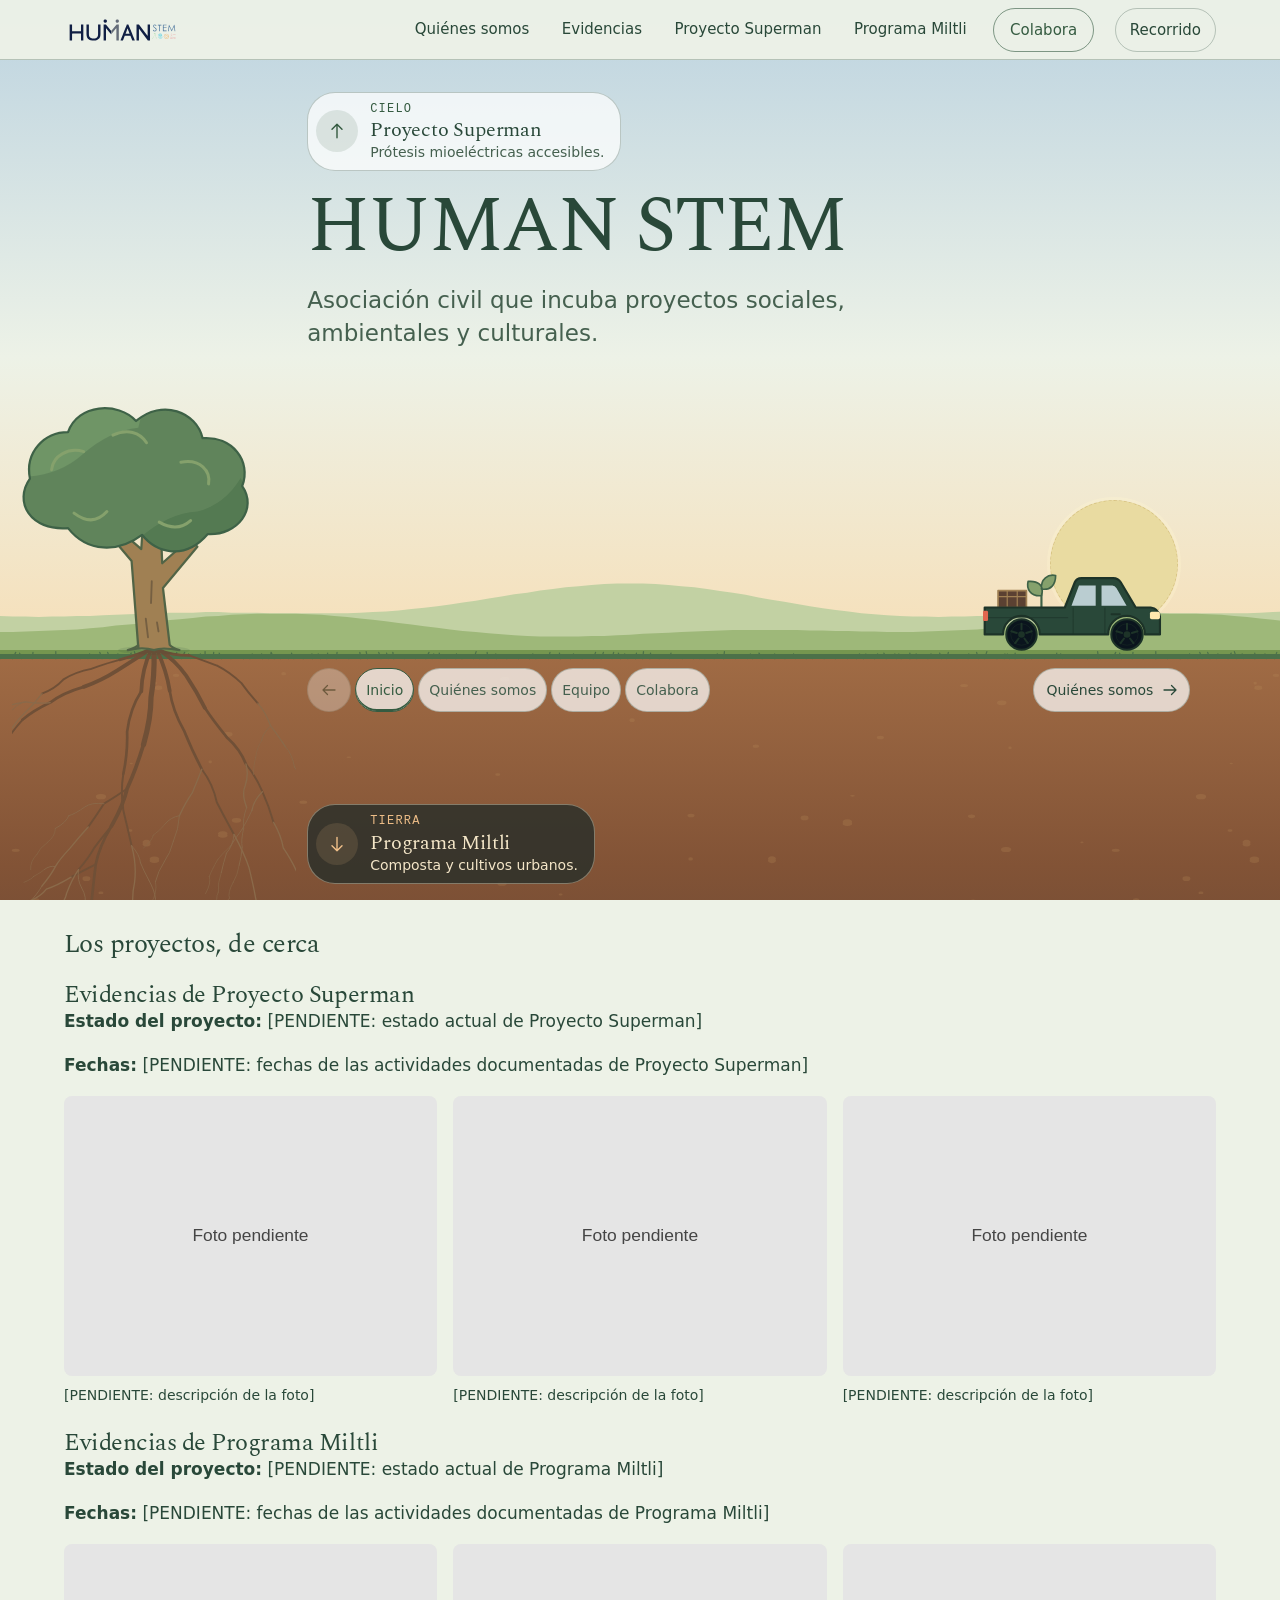
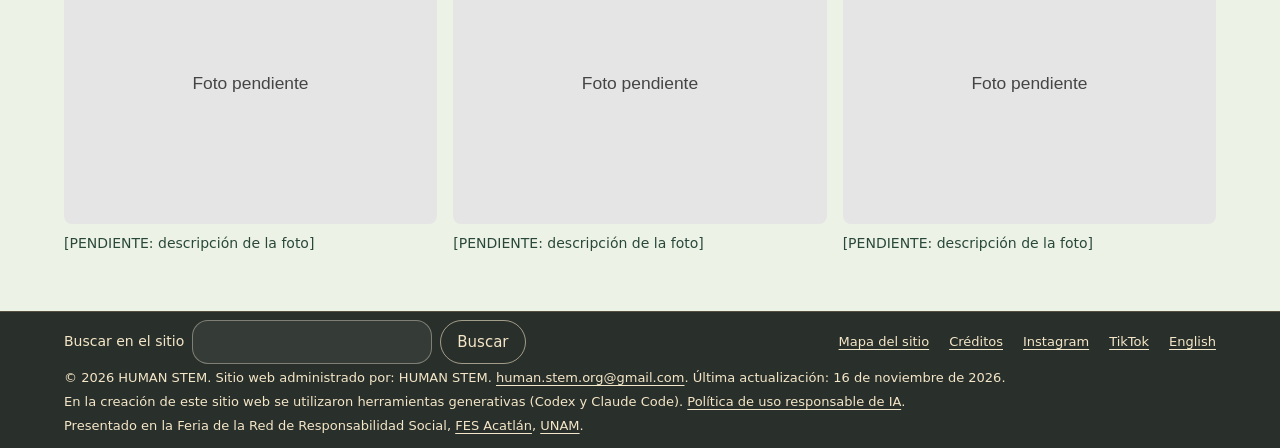
==== commit b842e126: "Tarea 8: actualiza mapas, fechas e informe de verificación" ====
--- a/index.html
+++ b/index.html
@@ -114,7 +114,7 @@
             <h2 id="titulo-equipo">Equipo</h2>
             <div class="pareja">
               <article class="persona" aria-labelledby="persona-inaki">
-                <p class="rotulo">Fundador de HUMAN STEM</p>
+                <p class="rotulo">Iñaki Moreno · Fundador de HUMAN STEM</p>
                 <h3 id="persona-inaki">Iñaki Moreno</h3>
                 <details>
                   <summary>Trayectoria</summary>
@@ -124,8 +124,14 @@
                 </details>
               </article>
               <article class="persona" aria-labelledby="persona-jair">
-                <p class="rotulo">Director de Proyecto Superman</p>
+                <p class="rotulo">Jair Álvarez · Director de Proyecto Superman</p>
                 <h3 id="persona-jair">Jair Álvarez</h3>
+                <details open>
+                  <summary>Trayectoria</summary>
+                  <p lang="es-MX">[PENDIENTE: biografía de Jair Álvarez]</p>
+                  <h4>Aprendizaje central</h4>
+                  <p lang="es-MX">[PENDIENTE: aprendizaje central compartido por Jair Álvarez]</p>
+                </details>
                 <p><a href="superman.html">Proyecto Superman</a></p>
               </article>
             </div>
@@ -236,7 +242,7 @@
         </ul>
       </nav>
     </div>
-    <p>© 2026 HUMAN STEM. Sitio web administrado por: HUMAN STEM. <a href="mailto:human.stem.org@gmail.com">human.stem.org@gmail.com</a>. Última actualización: <time datetime="2026-11-10">10 de noviembre de 2026</time>.</p>
+    <p>© 2026 HUMAN STEM. Sitio web administrado por: HUMAN STEM. <a href="mailto:human.stem.org@gmail.com">human.stem.org@gmail.com</a>. Última actualización: <time datetime="2026-11-16">16 de noviembre de 2026</time>.</p>
     <p>En la creación de este sitio web se utilizaron herramientas generativas (Codex y Claude Code). <a href="uso-responsable-ia.html">Política de uso responsable de IA</a>.</p>
     <p class="pie__feria">Presentado en la Feria de la Red de Responsabilidad Social, <a href="https://www.acatlan.unam.mx/" rel="external noopener">FES Acatlán</a>, <a href="https://www.unam.mx/" rel="external noopener">UNAM</a>.</p>
   </footer>
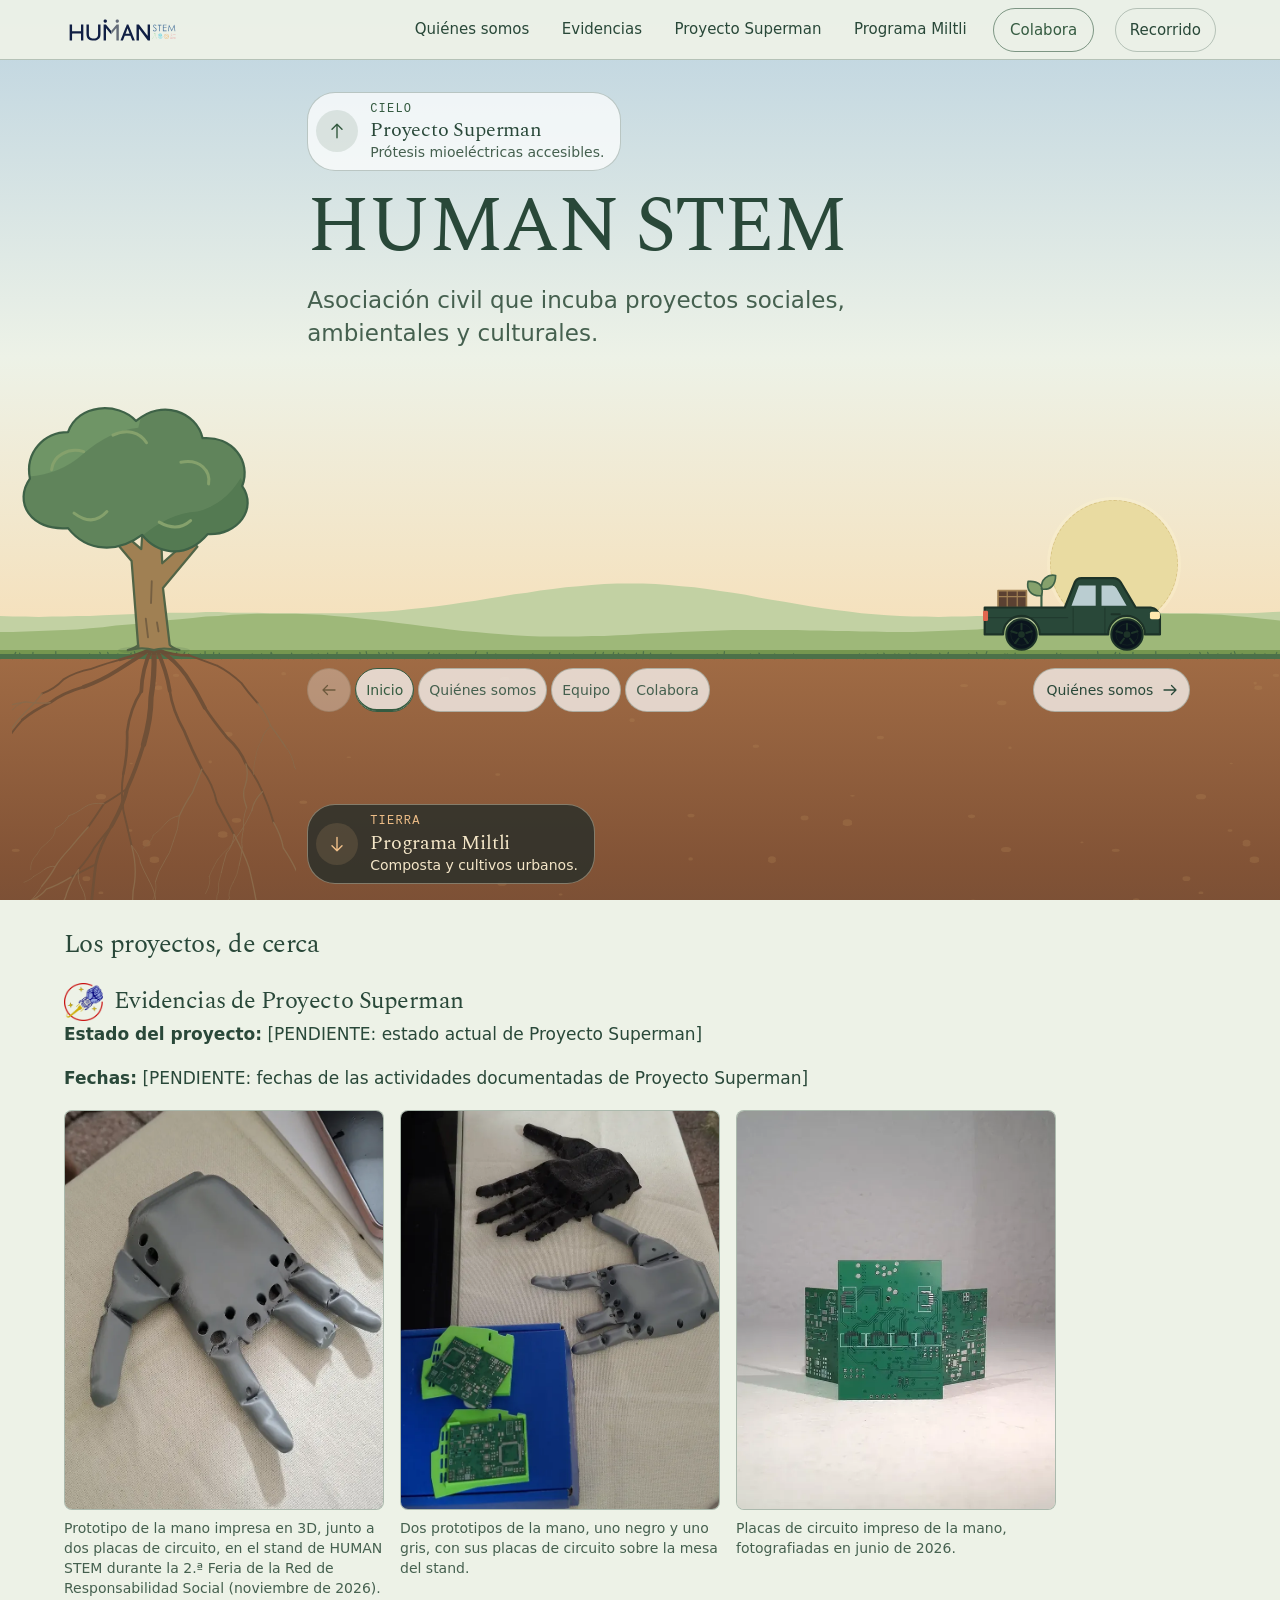
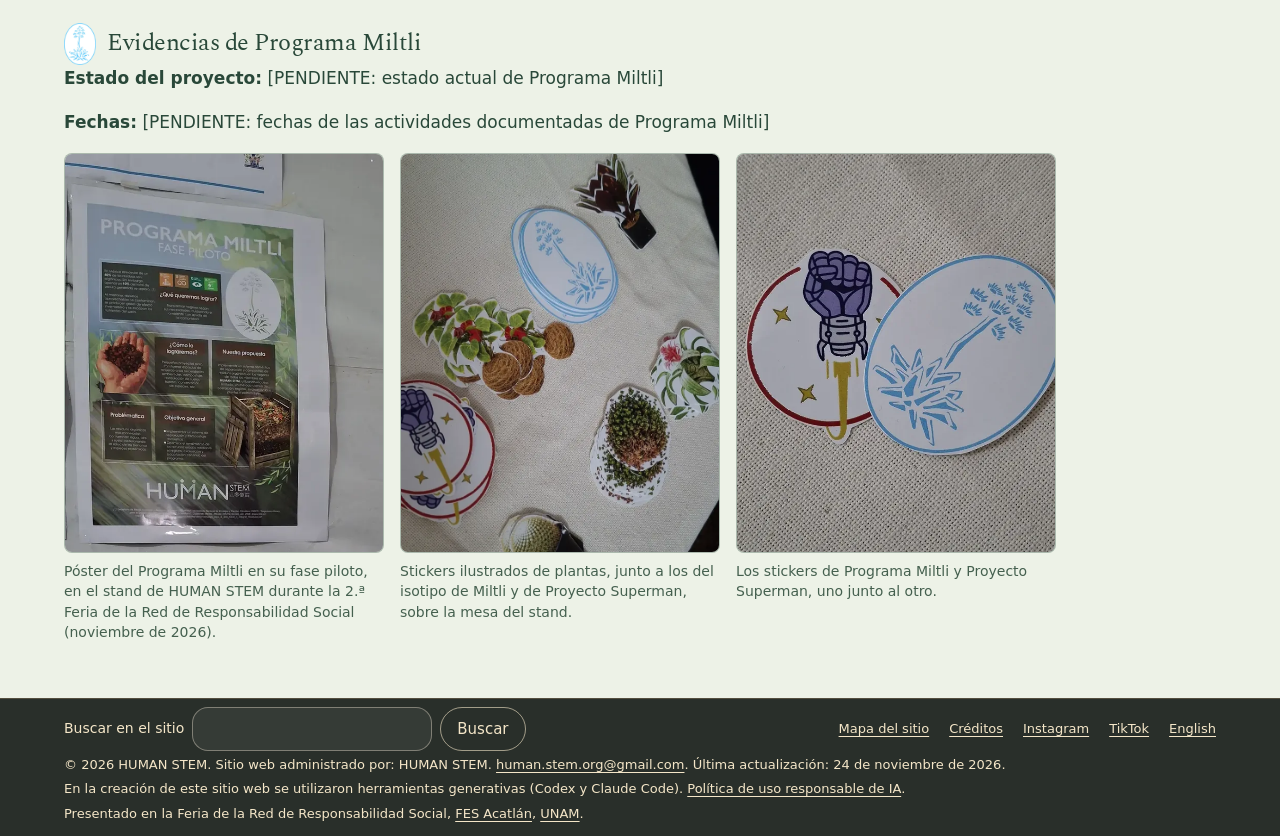
==== commit 24a042bf: "Añade fotos, logotipos, video de Superman y perfil de Areli - Seis fotos de evidencia sin personas (" ====
--- a/index.html
+++ b/index.html
@@ -134,6 +134,15 @@
                 </details>
                 <p><a href="superman.html">Proyecto Superman</a></p>
               </article>
+              <article class="persona" aria-labelledby="persona-areli">
+                <p class="rotulo">Areli Barajas Sánchez · Líder del Programa Miltli</p>
+                <h3 id="persona-areli">Areli Barajas Sánchez</h3>
+                <details open>
+                  <summary>Trayectoria</summary>
+                  <p>Tiene 22 años. Es bióloga egresada de la FES Iztacala de la UNAM, enfocada en las interacciones ecológicas y la restauración ambiental; además, es profesora de Biología a nivel secundaria.</p>
+                </details>
+                <p><a href="miltli.html">Programa Miltli</a></p>
+              </article>
             </div>
           </section>
 
@@ -185,40 +194,40 @@
     <section class="evidencias-inicio" id="evidencias" aria-labelledby="titulo-evidencias">
       <h2 id="titulo-evidencias">Los proyectos, de cerca</h2>
     <section class="evidencia" id="evidencia-superman" aria-labelledby="titulo-evidencia-superman">
-      <h3 id="titulo-evidencia-superman">Evidencias de Proyecto Superman</h3>
+      <h3 id="titulo-evidencia-superman"><img class="evidencia__logo" src="assets/marca/superman-logo.webp" alt="" width="360" height="356" loading="lazy" decoding="async">Evidencias de Proyecto Superman</h3>
       <p><strong>Estado del proyecto:</strong> [PENDIENTE: estado actual de Proyecto Superman]</p>
       <p><strong>Fechas:</strong> [PENDIENTE: fechas de las actividades documentadas de Proyecto Superman]</p>
       <div class="galeria-evidencia">
         <figure>
-          <img src="assets/fotos/superman-01.svg" alt="" width="1200" height="900" loading="lazy" data-placeholder="true">
-          <figcaption>[PENDIENTE: descripción de la foto]</figcaption>
-        </figure>
-        <figure>
-          <img src="assets/fotos/superman-02.svg" alt="" width="1200" height="900" loading="lazy" data-placeholder="true">
-          <figcaption>[PENDIENTE: descripción de la foto]</figcaption>
-        </figure>
-        <figure>
-          <img src="assets/fotos/superman-03.svg" alt="" width="1200" height="900" loading="lazy" data-placeholder="true">
-          <figcaption>[PENDIENTE: descripción de la foto]</figcaption>
+          <img src="assets/fotos/superman-01.webp" alt="" width="739" height="924" loading="lazy" decoding="async">
+          <figcaption>Prototipo de la mano impresa en 3D, junto a dos placas de circuito, en el stand de HUMAN STEM durante la 2.ª Feria de la Red de Responsabilidad Social (noviembre de 2026).</figcaption>
+        </figure>
+        <figure>
+          <img src="assets/fotos/superman-02.webp" alt="" width="739" height="924" loading="lazy" decoding="async">
+          <figcaption>Dos prototipos de la mano, uno negro y uno gris, con sus placas de circuito sobre la mesa del stand.</figcaption>
+        </figure>
+        <figure>
+          <img src="assets/fotos/superman-03.webp" alt="" width="591" height="739" loading="lazy" decoding="async">
+          <figcaption>Placas de circuito impreso de la mano, fotografiadas en junio de 2026.</figcaption>
         </figure>
       </div>
     </section>
     <section class="evidencia" id="evidencia-miltli" aria-labelledby="titulo-evidencia-miltli">
-      <h3 id="titulo-evidencia-miltli">Evidencias de Programa Miltli</h3>
+      <h3 id="titulo-evidencia-miltli"><img class="evidencia__logo evidencia__logo--ovalo" src="assets/marca/miltli-logo.webp" alt="" width="338" height="440" loading="lazy" decoding="async">Evidencias de Programa Miltli</h3>
       <p><strong>Estado del proyecto:</strong> [PENDIENTE: estado actual de Programa Miltli]</p>
       <p><strong>Fechas:</strong> [PENDIENTE: fechas de las actividades documentadas de Programa Miltli]</p>
       <div class="galeria-evidencia">
         <figure>
-          <img src="assets/fotos/miltli-01.svg" alt="" width="1200" height="900" loading="lazy" data-placeholder="true">
-          <figcaption>[PENDIENTE: descripción de la foto]</figcaption>
-        </figure>
-        <figure>
-          <img src="assets/fotos/miltli-02.svg" alt="" width="1200" height="900" loading="lazy" data-placeholder="true">
-          <figcaption>[PENDIENTE: descripción de la foto]</figcaption>
-        </figure>
-        <figure>
-          <img src="assets/fotos/miltli-03.svg" alt="" width="1200" height="900" loading="lazy" data-placeholder="true">
-          <figcaption>[PENDIENTE: descripción de la foto]</figcaption>
+          <img src="assets/fotos/miltli-01.webp" alt="" width="600" height="750" loading="lazy" decoding="async">
+          <figcaption>Póster del Programa Miltli en su fase piloto, en el stand de HUMAN STEM durante la 2.ª Feria de la Red de Responsabilidad Social (noviembre de 2026).</figcaption>
+        </figure>
+        <figure>
+          <img src="assets/fotos/miltli-02.webp" alt="" width="739" height="924" loading="lazy" decoding="async">
+          <figcaption>Stickers ilustrados de plantas, junto a los del isotipo de Miltli y de Proyecto Superman, sobre la mesa del stand.</figcaption>
+        </figure>
+        <figure>
+          <img src="assets/fotos/miltli-03.webp" alt="" width="620" height="775" loading="lazy" decoding="async">
+          <figcaption>Los stickers de Programa Miltli y Proyecto Superman, uno junto al otro.</figcaption>
         </figure>
       </div>
     </section>
@@ -242,7 +251,7 @@
         </ul>
       </nav>
     </div>
-    <p>© 2026 HUMAN STEM. Sitio web administrado por: HUMAN STEM. <a href="mailto:human.stem.org@gmail.com">human.stem.org@gmail.com</a>. Última actualización: <time datetime="2026-11-16">16 de noviembre de 2026</time>.</p>
+    <p>© 2026 HUMAN STEM. Sitio web administrado por: HUMAN STEM. <a href="mailto:human.stem.org@gmail.com">human.stem.org@gmail.com</a>. Última actualización: <time datetime="2026-11-24">24 de noviembre de 2026</time>.</p>
     <p>En la creación de este sitio web se utilizaron herramientas generativas (Codex y Claude Code). <a href="uso-responsable-ia.html">Política de uso responsable de IA</a>.</p>
     <p class="pie__feria">Presentado en la Feria de la Red de Responsabilidad Social, <a href="https://www.acatlan.unam.mx/" rel="external noopener">FES Acatlán</a>, <a href="https://www.unam.mx/" rel="external noopener">UNAM</a>.</p>
   </footer>
--- a/comun.css
+++ b/comun.css
@@ -580,10 +580,26 @@
 }
 
 /* Evidencias: mismos componentes en portada y páginas de proyecto. */
-.galeria-evidencia { display: grid; grid-template-columns: repeat(3, minmax(0, 1fr)); gap: 16px; }
+/* Las fotos llegan del celular en vertical: se recortan a 4:5 sin personas. */
+.galeria-evidencia { display: grid; grid-template-columns: repeat(3, minmax(0, 1fr)); gap: 16px; max-width: 62rem; }
 .galeria-evidencia figure { margin: 0; min-width: 0; }
-.galeria-evidencia img { display: block; width: 100%; height: auto; aspect-ratio: 4 / 3; object-fit: cover; border-radius: var(--radio-chico); }
-.galeria-evidencia figcaption { margin-top: 8px; font-size: .875rem; overflow-wrap: anywhere; }
+.galeria-evidencia img {
+  display: block;
+  width: 100%;
+  height: auto;
+  aspect-ratio: 4 / 5;
+  object-fit: cover;
+  border: 1px solid var(--filete);
+  border-radius: var(--radio-chico);
+  background: color-mix(in srgb, var(--texto) 8%, transparent);
+}
+.galeria-evidencia figcaption { margin-top: 8px; color: var(--texto-suave); font: 400 .875rem/1.45 var(--sans); overflow-wrap: anywhere; }
 .evidencia { margin-block: 24px; }
-.ficha-programa { position: relative; padding: 24px var(--margen); max-width: 80rem; margin-inline: auto; color: var(--texto); background: var(--fondo); }
-@media (max-width: 599px) { .galeria-evidencia { grid-template-columns: 1fr; } }
+.evidencia h2, .evidencia h3 { display: flex; align-items: center; gap: .45em; }
+.evidencia__logo { flex: none; width: auto; height: 1.6em; }
+.evidencia__logo--ovalo { height: 1.75em; }
+.ficha-programa { position: relative; z-index: 2; padding: 24px var(--margen); max-width: 80rem; margin-inline: auto; color: var(--texto); background: var(--fondo); }
+@media (max-width: 599px) {
+  .galeria-evidencia { grid-template-columns: 1fr; gap: 20px; }
+  .galeria-evidencia figure { max-width: 26rem; }
+}
--- a/horizonte.css
+++ b/horizonte.css
@@ -324,7 +324,10 @@
   #quienes-somos .parada__entrada, #about-us .parada__entrada { font-size: clamp(1rem, 1.55cqi, 1.1875rem); }
   .identidad { grid-template-columns: 1fr 1fr; gap: 20px; font-size: 1rem; line-height: 1.45; }
   .pareja { grid-template-columns: 1.5fr 1fr; gap: 24px; max-width: 46rem; }
-  .persona details[open] { max-height: 145px; overflow: auto; scrollbar-width: thin; padding: 4px; }
+  /* Con tres perfiles, el segundo ocupa toda su columna y los otros dos
+     se apilan en la primera: la parada no crece en altura. */
+  .pareja > .persona:nth-child(2):nth-last-child(2) { grid-row: span 2; }
+  .persona details[open] { max-height: 172px; overflow: auto; scrollbar-width: thin; padding: 4px; }
 
   .rumbo--en-suelo,
   .rumbo--en-suelo:not(.rumbo--tierra) { left: var(--columna); right: auto; bottom: 16px; }
